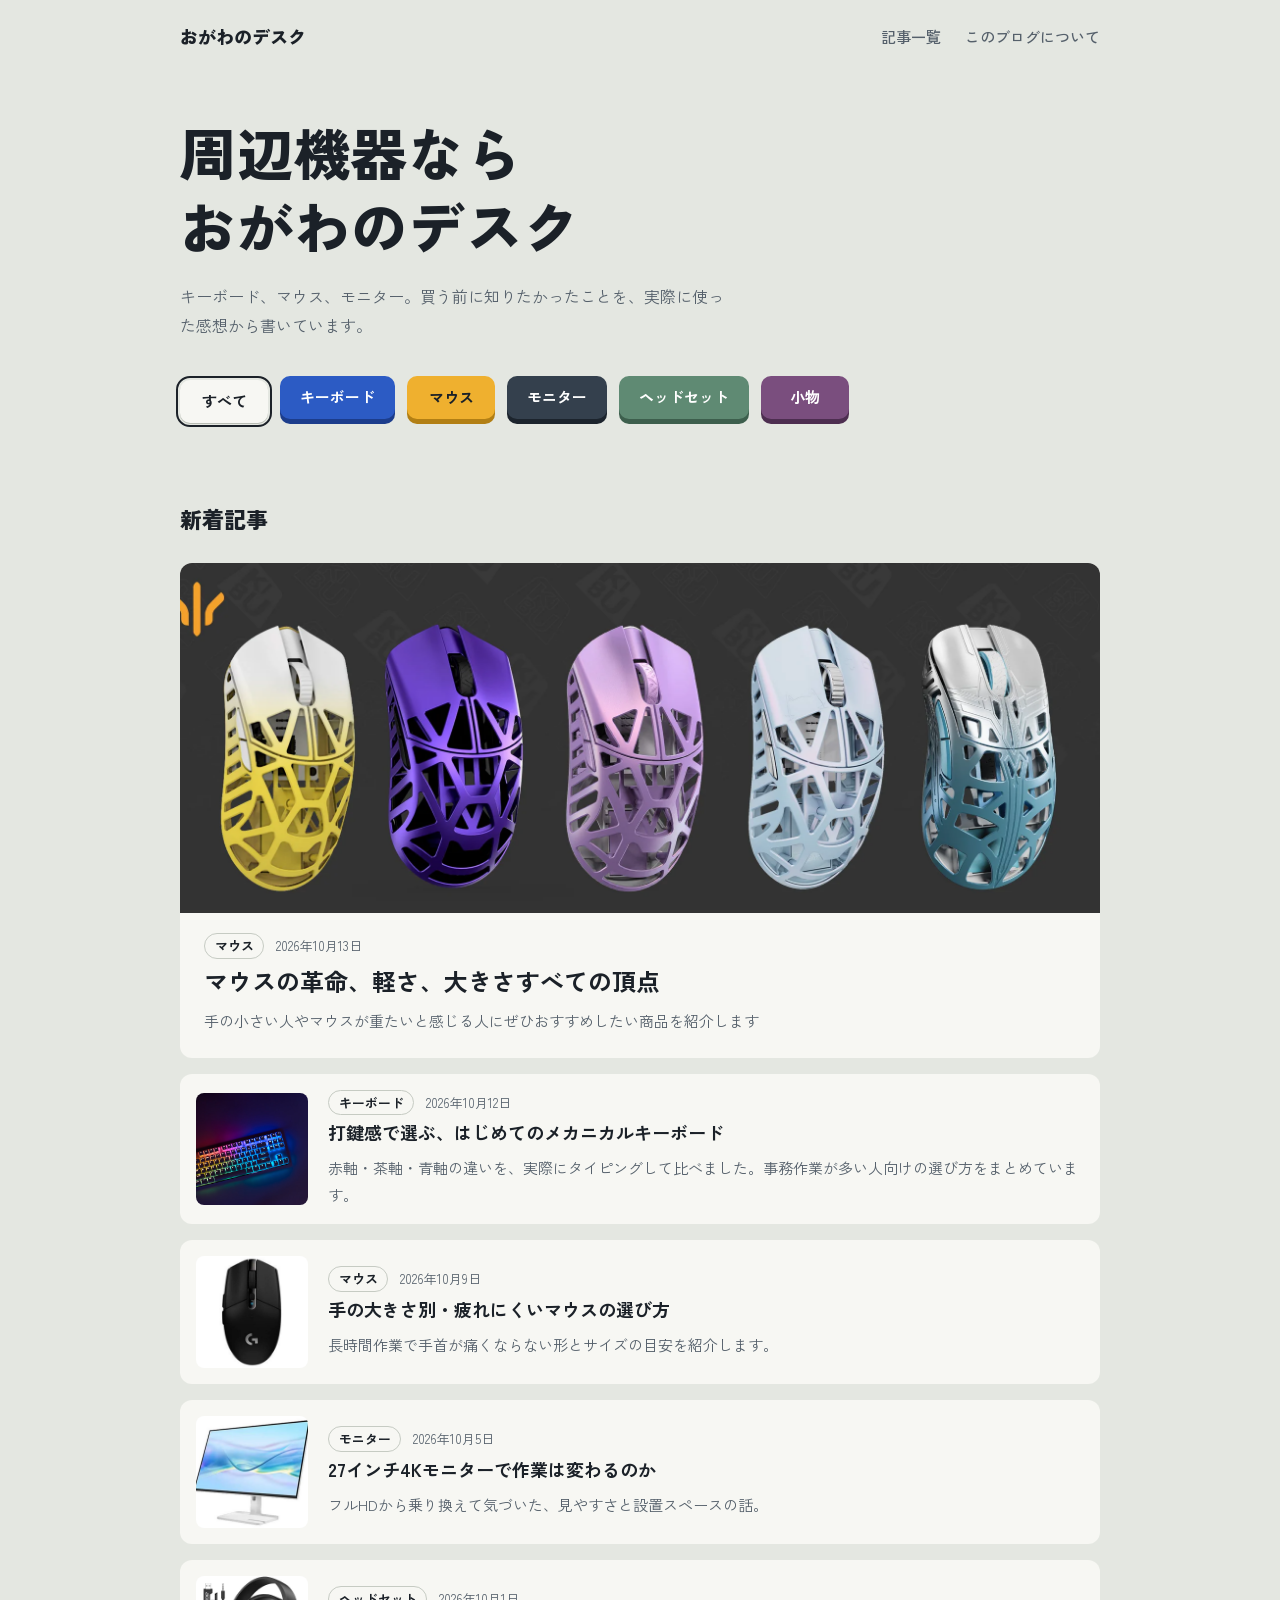
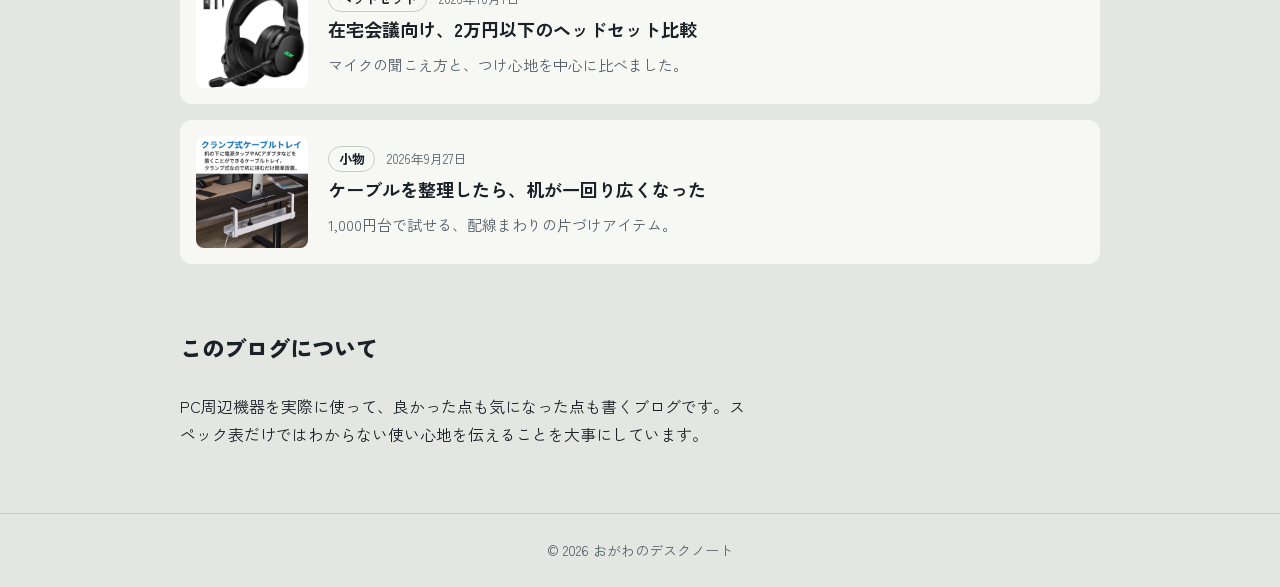
==== public/index.html @ 1a79f135 "ちいかわのデスクノート" ====
<!DOCTYPE html>
<html lang="ja">
<head>
  <meta charset="UTF-8">
  <meta name="viewport" content="width=device-width, initial-scale=1">
  <title>ちいかわのデスクノート | PC周辺機器のレビューと選び方</title>
  <meta name="description" content="キーボード、マウス、モニターなどPC周辺機器を実際に使って書くレビューブログ。">
  <link rel="preconnect" href="https://fonts.googleapis.com">
  <link rel="preconnect" href="https://fonts.gstatic.com" crossorigin>
  <link href="https://fonts.googleapis.com/css2?family=Zen+Kaku+Gothic+New:wght@400;500;700;900&display=swap" rel="stylesheet">
  <link rel="stylesheet" href="style.css">
</head>
<body>

  <header class="site-header">
    <a class="site-name" href="index.html">おがわのデスク</a>
    <nav class="site-nav" aria-label="メインメニュー">
      <a href="#articles">記事一覧</a>
      <a href="#about">このブログについて</a>
    </nav>
  </header>

  <main>
    <!-- ヒーロー：カテゴリをキーキャップ風のボタンで表現 -->
    <section class="hero">
      <h1>周辺機器なら<br>おがわのデスク</h1>
      <p class="hero-lead">キーボード、マウス、モニター。買う前に知りたかったことを、実際に使った感想から書いています。</p>

      <div class="keys" role="group" aria-label="カテゴリで絞り込む">
        <button class="key key-all" type="button" data-filter="all" aria-pressed="true">すべて</button>
        <button class="key key-keyboard" type="button" data-filter="keyboard" aria-pressed="false">キーボード</button>
        <button class="key key-mouse" type="button" data-filter="mouse" aria-pressed="false">マウス</button>
        <button class="key key-monitor" type="button" data-filter="monitor" aria-pressed="false">モニター</button>
        <button class="key key-headset" type="button" data-filter="headset" aria-pressed="false">ヘッドセット</button>
        <button class="key key-gadget" type="button" data-filter="gadget" aria-pressed="false">小物</button>
      </div>
    </section>

    <!-- 記事一覧：新しい記事を足すときは <article> を1つコピーして上に貼る -->
    <section class="articles" id="articles" aria-labelledby="articles-title">
      <h2 id="articles-title">新着記事</h2>

      <div class="post-list">

        <article class="post post-featured" data-category="mouse">
          <a class="post-link" href="posts/minimini.html">
            <div class="thumb thumb-mouse">
                <img src="images/minimini.png" alt="レビューしたマウスの写真">
            </div>
            <div class="post-body">
              <p class="post-meta"><span class="tag">マウス</span><time datetime="2026-10-12">2026年10月13日</time></p>
              <h3>マウスの革命、軽さ、大きさすべての頂点</h3>
              <p class="post-excerpt">手の小さい人やマウスが重たいと感じる人にぜひおすすめしたい商品を紹介します</p>
            </div>
          </a>
        </article>

        <article class="post" data-category="keyboard">
          <a class="post-link" href="posts/keybord-review.html">
            <div class="thumb thumb-keyboard">
                <img src="images/keybord.png" alt="レビューしたメカニカルキーボードの写真">
            </div>
            <div class="post-body">
              <p class="post-meta"><span class="tag">キーボード</span><time datetime="2026-10-12">2026年10月12日</time></p>
              <h3>打鍵感で選ぶ、はじめてのメカニカルキーボード</h3>
              <p class="post-excerpt">赤軸・茶軸・青軸の違いを、実際にタイピングして比べました。事務作業が多い人向けの選び方をまとめています。</p>
            </div>
          </a>
        </article>

        <article class="post" data-category="mouse">
          <a class="post-link" href="#">
            <div class="thumb thumb-mouse">
                <img src="images/mouse.png" alt="レビューしたマウスの写真">
            </div>
            <div class="post-body">
              <p class="post-meta"><span class="tag">マウス</span><time datetime="2026-10-09">2026年10月9日</time></p>
              <h3>手の大きさ別・疲れにくいマウスの選び方</h3>
              <p class="post-excerpt">長時間作業で手首が痛くならない形とサイズの目安を紹介します。</p>
            </div>
          </a>
        </article>

        <article class="post" data-category="monitor">
          <a class="post-link" href="#">
            <div class="thumb thumb-monitor">
                <img src="images/monitor.png" alt="レビューしたモニターの写真">
            </div>
            <div class="post-body">
              <p class="post-meta"><span class="tag">モニター</span><time datetime="2026-10-05">2026年10月5日</time></p>
              <h3>27インチ4Kモニターで作業は変わるのか</h3>
              <p class="post-excerpt">フルHDから乗り換えて気づいた、見やすさと設置スペースの話。</p>
            </div>
          </a>
        </article>

        <article class="post" data-category="headset">
          <a class="post-link" href="#">
            <div class="thumb thumb-headset">
                <img src="images/headset.png" alt="レビューしたヘッドセットの写真">
            </div>
            <div class="post-body">
              <p class="post-meta"><span class="tag">ヘッドセット</span><time datetime="2026-10-01">2026年10月1日</time></p>
              <h3>在宅会議向け、2万円以下のヘッドセット比較</h3>
              <p class="post-excerpt">マイクの聞こえ方と、つけ心地を中心に比べました。</p>
            </div>
          </a>
        </article>

        <article class="post" data-category="gadget">
          <a class="post-link" href="#">
            <div class="thumb thumb-gadget">
                <img src="images/komono.png" alt="レビューした小物の写真">
            </div>
            <div class="post-body">
              <p class="post-meta"><span class="tag">小物</span><time datetime="2026-09-27">2026年9月27日</time></p>
              <h3>ケーブルを整理したら、机が一回り広くなった</h3>
              <p class="post-excerpt">1,000円台で試せる、配線まわりの片づけアイテム。</p>
            </div>
          </a>
        </article>

      </div>

      <p class="empty" id="empty-message" hidden>このカテゴリの記事はまだありません。</p>
    </section>

    <section class="about" id="about" aria-labelledby="about-title">
      <h2 id="about-title">このブログについて</h2>
      <p>PC周辺機器を実際に使って、良かった点も気になった点も書くブログです。スペック表だけではわからない使い心地を伝えることを大事にしています。</p>
    </section>
  </main>

  <footer class="site-footer">
    <p>&copy; 2026 おがわのデスクノート</p>
  </footer>

  <script src="script.js"></script>
</body>
</html>
---- public/style.css ----
/* ===== デザイン設定（色・文字）===== */
:root {
  --mat: #e4e7e1;      /* デスクマットの灰緑 */
  --paper: #f7f7f3;    /* 紙・キーの白 */
  --ink: #1b2128;      /* 文字 */
  --muted: #55606b;    /* 補助文字 */
  --line: #c6cbc3;     /* 区切り線 */
  --blue: #2c5bc4;     /* キーボード */
  --amber: #efb02f;    /* マウス */
  --slate: #34404d;    /* モニター */
  --sage: #5f8a73;     /* ヘッドセット */
  --plum: #7a4e7e;     /* 小物 */

  --font: "Zen Kaku Gothic New", "Hiragino Kaku Gothic ProN", "Yu Gothic", Meiryo, sans-serif;
  --content: 960px;
}

*,
*::before,
*::after {
  box-sizing: border-box;
}

html {
  scroll-behavior: smooth;
}

body {
  margin: 0;
  background: var(--mat);
  color: var(--ink);
  font-family: var(--font);
  font-size: 1rem;
  line-height: 1.8;
}

a {
  color: inherit;
}

:focus-visible {
  outline: 3px solid var(--blue);
  outline-offset: 3px;
}

/* ===== ヘッダー ===== */
.site-header {
  display: flex;
  flex-wrap: wrap;
  align-items: center;
  justify-content: space-between;
  gap: 0.5rem 2rem;
  max-width: var(--content);
  margin: 0 auto;
  padding: 1.25rem 1.25rem 0;
}

.site-name {
  font-size: 1.125rem;
  font-weight: 900;
  text-decoration: none;
}

.site-nav {
  display: flex;
  gap: 1.5rem;
}

.site-nav a {
  font-size: 0.9375rem;
  font-weight: 500;
  text-decoration: none;
  color: var(--muted);
}

.site-nav a:hover {
  color: var(--ink);
  text-decoration: underline;
  text-underline-offset: 4px;
}

/* ===== ヒーロー ===== */
.hero {
  max-width: var(--content);
  margin: 0 auto;
  padding: 4rem 1.25rem 3rem;
}

.hero h1 {
  margin: 0;
  font-size: clamp(2rem, 6vw, 3.5rem);
  font-weight: 900;
  line-height: 1.3;
  letter-spacing: 0.02em;
}


.hero-lead {
  max-width: 34em;
  margin: 1.25rem 0 0;
  color: var(--muted);
}

/* キーキャップ風ボタン */
.keys {
  display: flex;
  flex-wrap: wrap;
  gap: 0.75rem;
  margin-top: 2.25rem;
}

.key {
  --key-color: var(--paper);
  --key-text: var(--ink);
  --key-edge: #b9bdb5;

  min-width: 5.5rem;
  padding: 0.7rem 1.25rem 0.8rem;
  border: 0;
  border-radius: 10px;
  background: var(--key-color);
  color: var(--key-text);
  font: inherit;
  font-size: 0.9375rem;
  font-weight: 700;
  line-height: 1.3;
  cursor: pointer;
  box-shadow: 0 5px 0 var(--key-edge);
  transition: transform 0.08s ease, box-shadow 0.08s ease;
}

.key:hover {
  transform: translateY(-1px);
  box-shadow: 0 6px 0 var(--key-edge);
}

/* 押されている状態：キーが沈む */
.key:active,
.key[aria-pressed="true"] {
  transform: translateY(4px);
  box-shadow: 0 1px 0 var(--key-edge);
}

.key[aria-pressed="true"] {
  outline: 2px solid var(--ink);
  outline-offset: 2px;
}

.key-keyboard { --key-color: var(--blue);  --key-text: #fff; --key-edge: #1c3d8c; }
.key-mouse    { --key-color: var(--amber); --key-text: var(--ink); --key-edge: #b27f14; }
.key-monitor  { --key-color: var(--slate); --key-text: #fff; --key-edge: #1c242d; }
.key-headset  { --key-color: var(--sage);  --key-text: #fff; --key-edge: #3d5f4d; }
.key-gadget   { --key-color: var(--plum);  --key-text: #fff; --key-edge: #4d2e50; }

/* ===== 記事一覧 ===== */
.articles,
.about {
  max-width: var(--content);
  margin: 0 auto;
  padding: 2rem 1.25rem;
}

.articles h2,
.about h2 {
  margin: 0 0 1.5rem;
  font-size: 1.375rem;
  font-weight: 900;
}

.post-list {
  display: grid;
  gap: 1rem;
}

.post {
  background: var(--paper);
  border-radius: 12px;
  overflow: hidden;
}

.post[hidden] {
  display: none;
}

.post-link {
  display: grid;
  grid-template-columns: 7rem 1fr;
  gap: 1.25rem;
  align-items: center;
  padding: 1rem;
  text-decoration: none;
}

.post-link:hover h3 {
  text-decoration: underline;
  text-underline-offset: 4px;
}

/* サムネイル：画像を用意するまでは色と一文字で代用 */
.thumb {
  display: grid;
  place-items: center;
  aspect-ratio: 1;
  border-radius: 8px;
  color: #fff;
  font-size: 2rem;
  font-weight: 900;
}

.thumb-keyboard { background: var(--blue); }
.thumb-mouse    { background: var(--amber); color: var(--ink); }
.thumb-monitor  { background: var(--slate); }
.thumb-headset  { background: var(--sage); }
.thumb-gadget   { background: var(--plum); }

.thumb {
  overflow: hidden;
}

.thumb img {
  display: block;
  width: 100%;
  height: 100%;
  object-fit: cover;
}

.post-meta {
  display: flex;
  flex-wrap: wrap;
  align-items: center;
  gap: 0.25rem 0.75rem;
  margin: 0 0 0.25rem;
  font-size: 0.8125rem;
  color: var(--muted);
}

.tag {
  padding: 0 0.6rem;
  border: 1px solid var(--line);
  border-radius: 999px;
  font-weight: 700;
  color: var(--ink);
}

.post h3 {
  margin: 0;
  font-size: 1.125rem;
  font-weight: 700;
  line-height: 1.5;
}

.post-excerpt {
  margin: 0.5rem 0 0;
  font-size: 0.9375rem;
  color: var(--muted);
}

/* 先頭の記事は大きく見せる */
.post-featured .post-link {
  grid-template-columns: 1fr;
  gap: 0;
  padding: 0;
}

.post-featured .thumb {
  aspect-ratio: 21 / 8;
  border-radius: 0;
  font-size: 4rem;
}

.post-featured .post-body {
  padding: 1.25rem 1.5rem 1.5rem;
}

.post-featured h3 {
  font-size: 1.5rem;
}

.empty {
  padding: 2rem 0;
  color: var(--muted);
}

/* ===== このブログについて ===== */
.about {
  padding-bottom: 4rem;
}

.about p {
  max-width: 36em;
  margin: 0;
}

/* ===== フッター ===== */
.site-footer {
  border-top: 1px solid var(--line);
  padding: 1.5rem 1.25rem;
  text-align: center;
  font-size: 0.875rem;
  color: var(--muted);
}

.site-footer p {
  margin: 0;
}

/* ===== 記事ページ ===== */
.article-page {
  max-width: 42rem;
  margin: 0 auto;
  padding: 3rem 1.25rem 4rem;
}

.article-title {
  margin: 0.5rem 0 0;
  font-size: clamp(1.625rem, 4.5vw, 2.25rem);
  font-weight: 900;
  line-height: 1.4;
}

.article-image {
  margin: 2rem 0 0;
}

.article-image img,
.article-body img {
  display: block;
  max-width: 100%;
  height: auto;
  border-radius: 12px;
}

.article-body {
  margin-top: 2rem;
  font-size: 1.0625rem;
  line-height: 2;
}

.article-body h2 {
  margin: 3rem 0 1rem;
  font-size: 1.375rem;
  font-weight: 900;
  line-height: 1.5;
}

.article-body p {
  margin: 0 0 1.5rem;
}

.article-back {
  margin-top: 3rem;
}

/* ===== スマホ向け ===== */
@media (max-width: 560px) {
  .hero {
    padding-top: 2.5rem;
  }

  .post-link {
    grid-template-columns: 4.5rem 1fr;
    gap: 1rem;
  }

  .thumb {
    font-size: 1.5rem;
  }

  .post-featured .thumb {
    aspect-ratio: 16 / 7;
  }
}

/* 動きを減らす設定の人向け */
@media (prefers-reduced-motion: reduce) {
  html {
    scroll-behavior: auto;
  }

  .key {
    transition: none;
  }
}
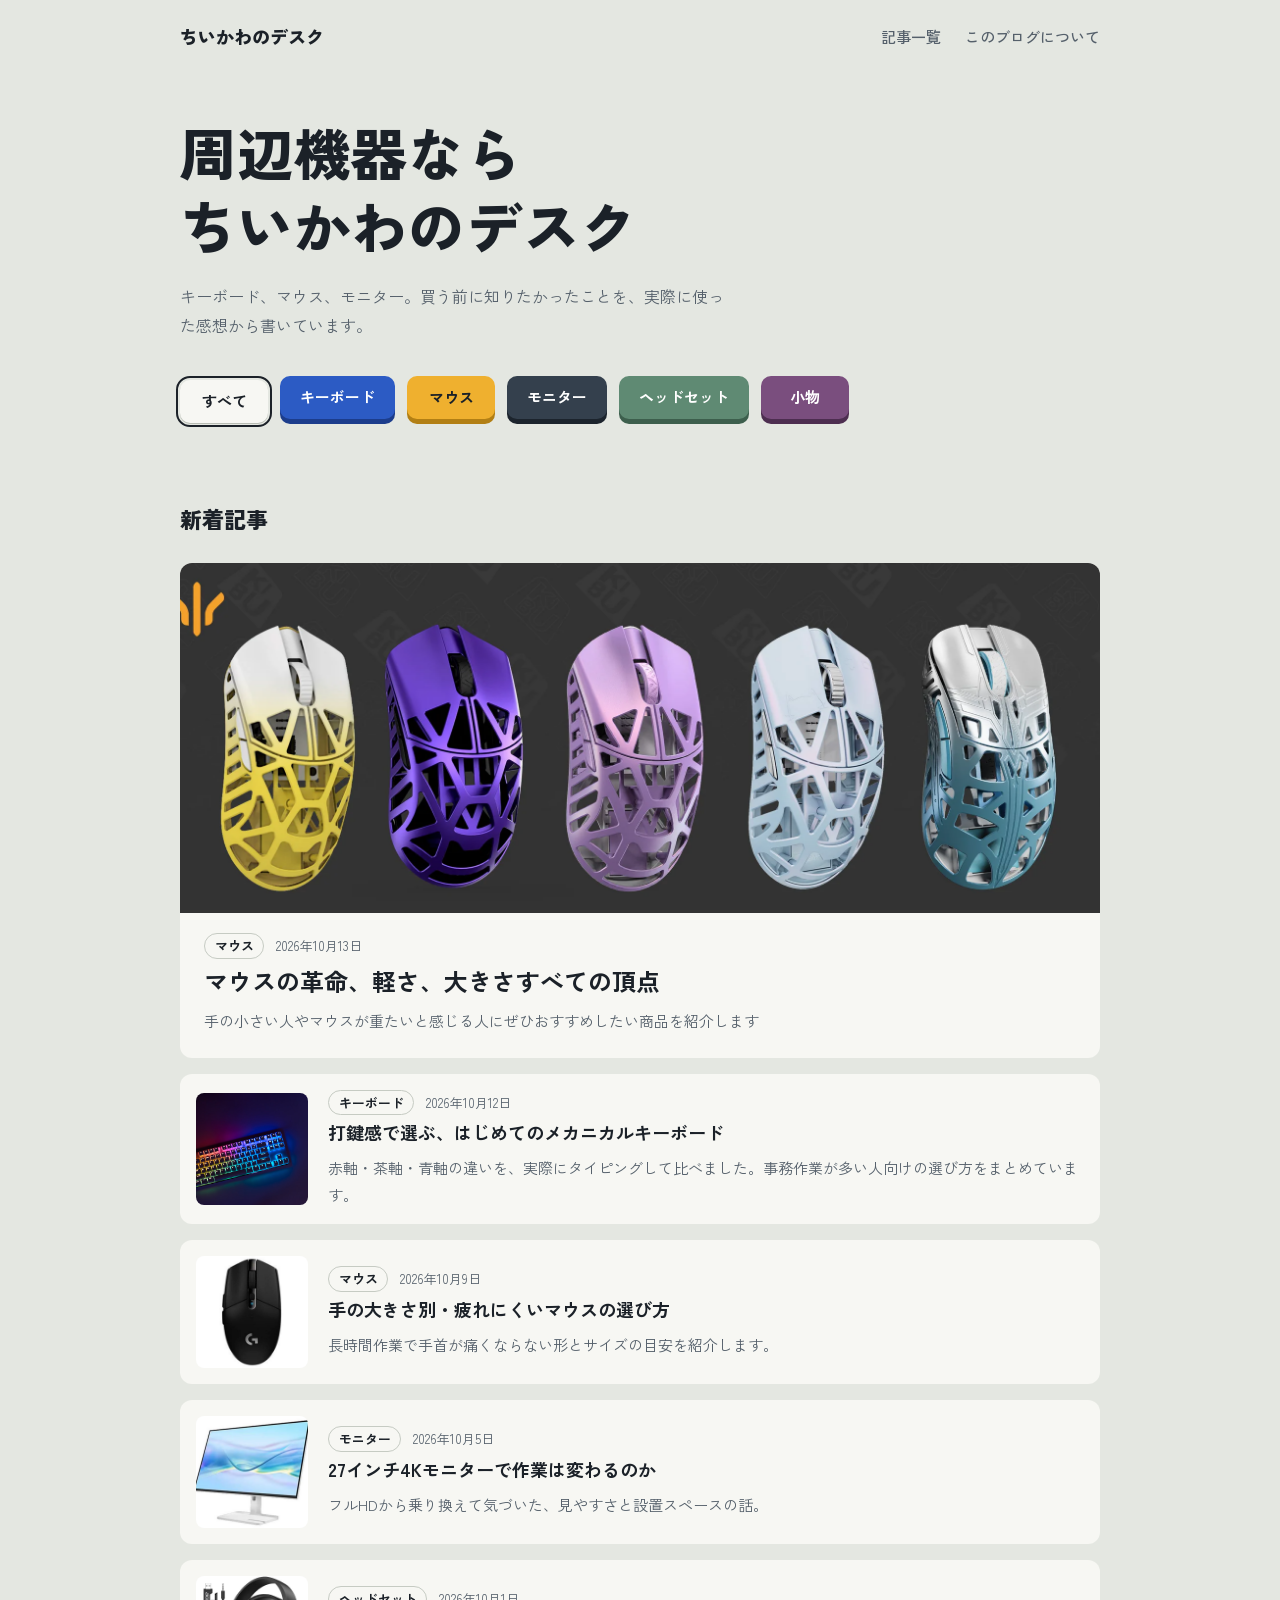
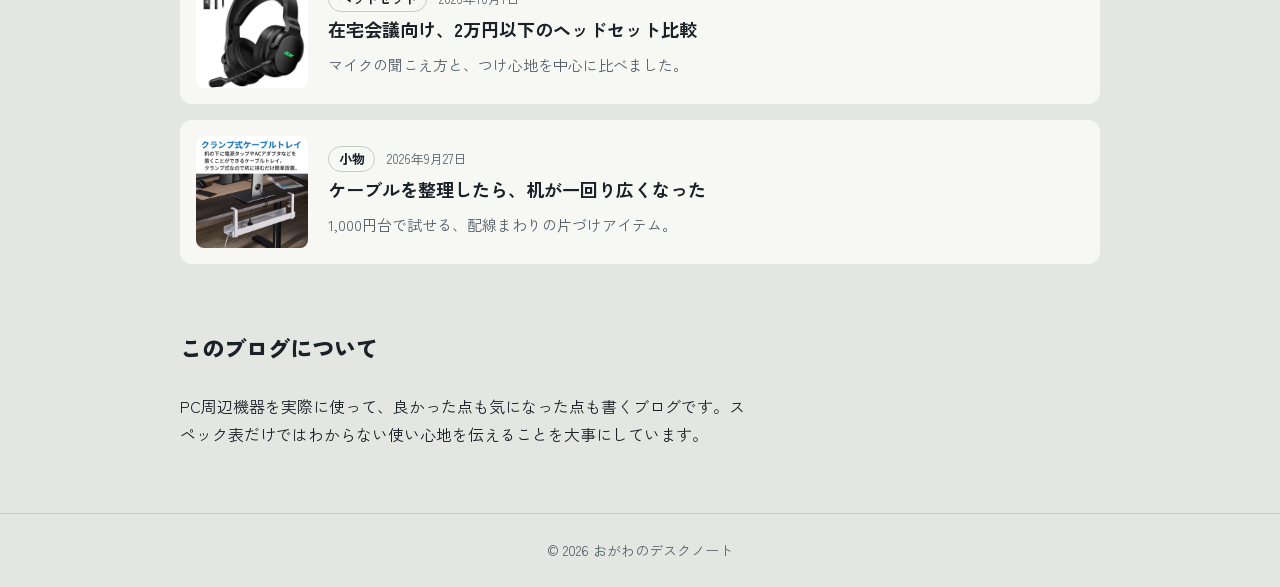
==== commit 3627f331: "ちいかわ" ====
--- a/public/index.html
+++ b/public/index.html
@@ -3,7 +3,7 @@
 <head>
   <meta charset="UTF-8">
   <meta name="viewport" content="width=device-width, initial-scale=1">
-  <title>ちいかわのデスクノート | PC周辺機器のレビューと選び方</title>
+  <title>おがわのデスクノート | PC周辺機器のレビューと選び方</title>
   <meta name="description" content="キーボード、マウス、モニターなどPC周辺機器を実際に使って書くレビューブログ。">
   <link rel="preconnect" href="https://fonts.googleapis.com">
   <link rel="preconnect" href="https://fonts.gstatic.com" crossorigin>
@@ -13,7 +13,7 @@
 <body>
 
   <header class="site-header">
-    <a class="site-name" href="index.html">おがわのデスク</a>
+    <a class="site-name" href="index.html">ちいかわのデスク</a>
     <nav class="site-nav" aria-label="メインメニュー">
       <a href="#articles">記事一覧</a>
       <a href="#about">このブログについて</a>
@@ -23,7 +23,7 @@
   <main>
     <!-- ヒーロー：カテゴリをキーキャップ風のボタンで表現 -->
     <section class="hero">
-      <h1>周辺機器なら<br>おがわのデスク</h1>
+      <h1>周辺機器なら<br>ちいかわのデスク</h1>
       <p class="hero-lead">キーボード、マウス、モニター。買う前に知りたかったことを、実際に使った感想から書いています。</p>
 
       <div class="keys" role="group" aria-label="カテゴリで絞り込む">
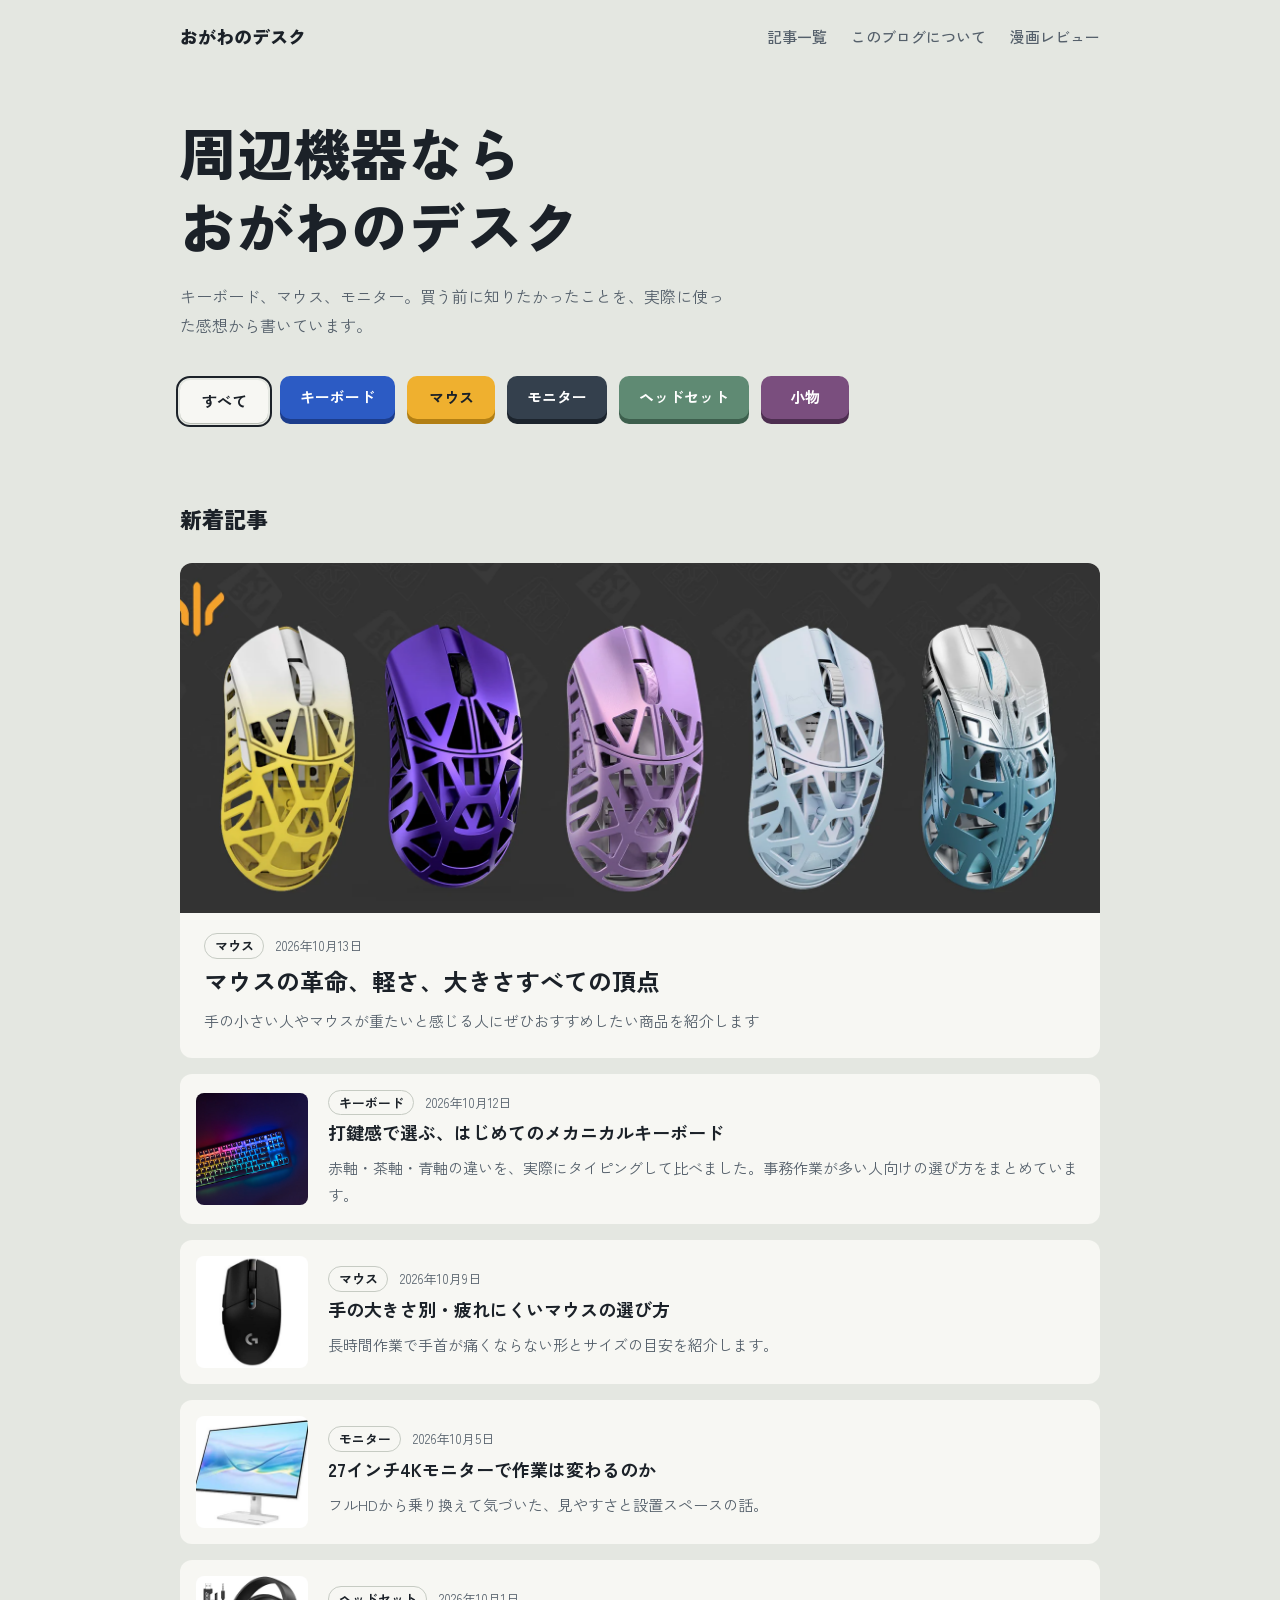
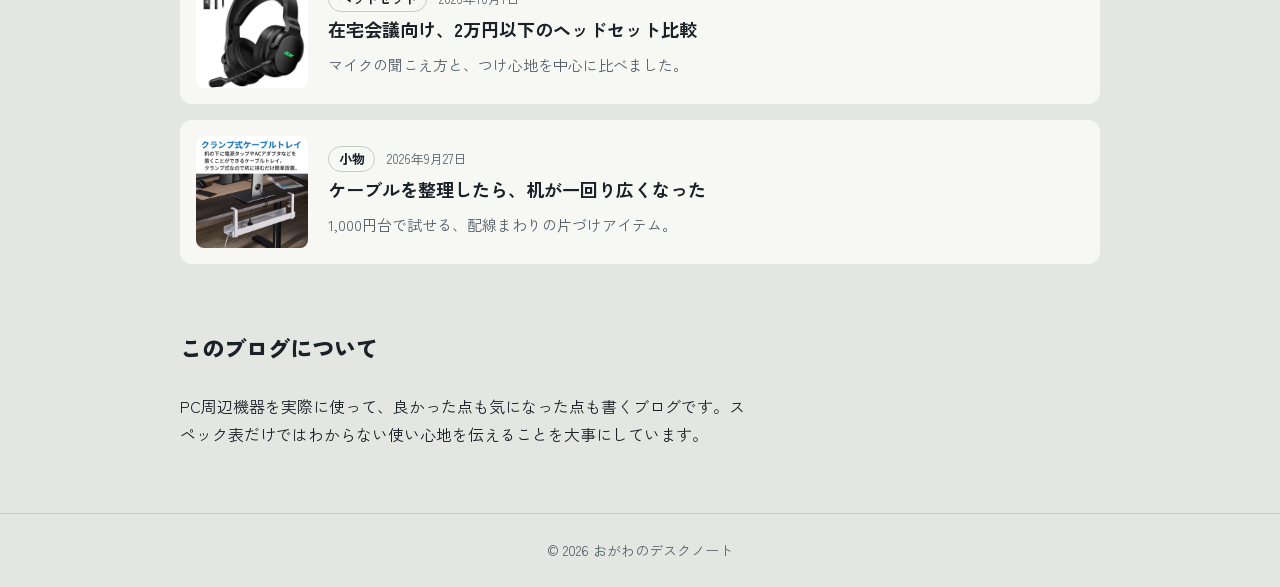
==== commit e8b8f0f2: "トップにレビューページ追加" ====
--- a/public/index.html
+++ b/public/index.html
@@ -3,7 +3,7 @@
 <head>
   <meta charset="UTF-8">
   <meta name="viewport" content="width=device-width, initial-scale=1">
-  <title>おがわのデスクノート | PC周辺機器のレビューと選び方</title>
+  <title>ちいかわのデスクノート | PC周辺機器のレビューと選び方</title>
   <meta name="description" content="キーボード、マウス、モニターなどPC周辺機器を実際に使って書くレビューブログ。">
   <link rel="preconnect" href="https://fonts.googleapis.com">
   <link rel="preconnect" href="https://fonts.gstatic.com" crossorigin>
@@ -13,17 +13,18 @@
 <body>
 
   <header class="site-header">
-    <a class="site-name" href="index.html">ちいかわのデスク</a>
+    <a class="site-name" href="index.html">おがわのデスク</a>
     <nav class="site-nav" aria-label="メインメニュー">
       <a href="#articles">記事一覧</a>
       <a href="#about">このブログについて</a>
+      <a href="reviews.html">漫画レビュー</a>
     </nav>
   </header>
 
   <main>
     <!-- ヒーロー：カテゴリをキーキャップ風のボタンで表現 -->
     <section class="hero">
-      <h1>周辺機器なら<br>ちいかわのデスク</h1>
+      <h1>周辺機器なら<br>おがわのデスク</h1>
       <p class="hero-lead">キーボード、マウス、モニター。買う前に知りたかったことを、実際に使った感想から書いています。</p>
 
       <div class="keys" role="group" aria-label="カテゴリで絞り込む">
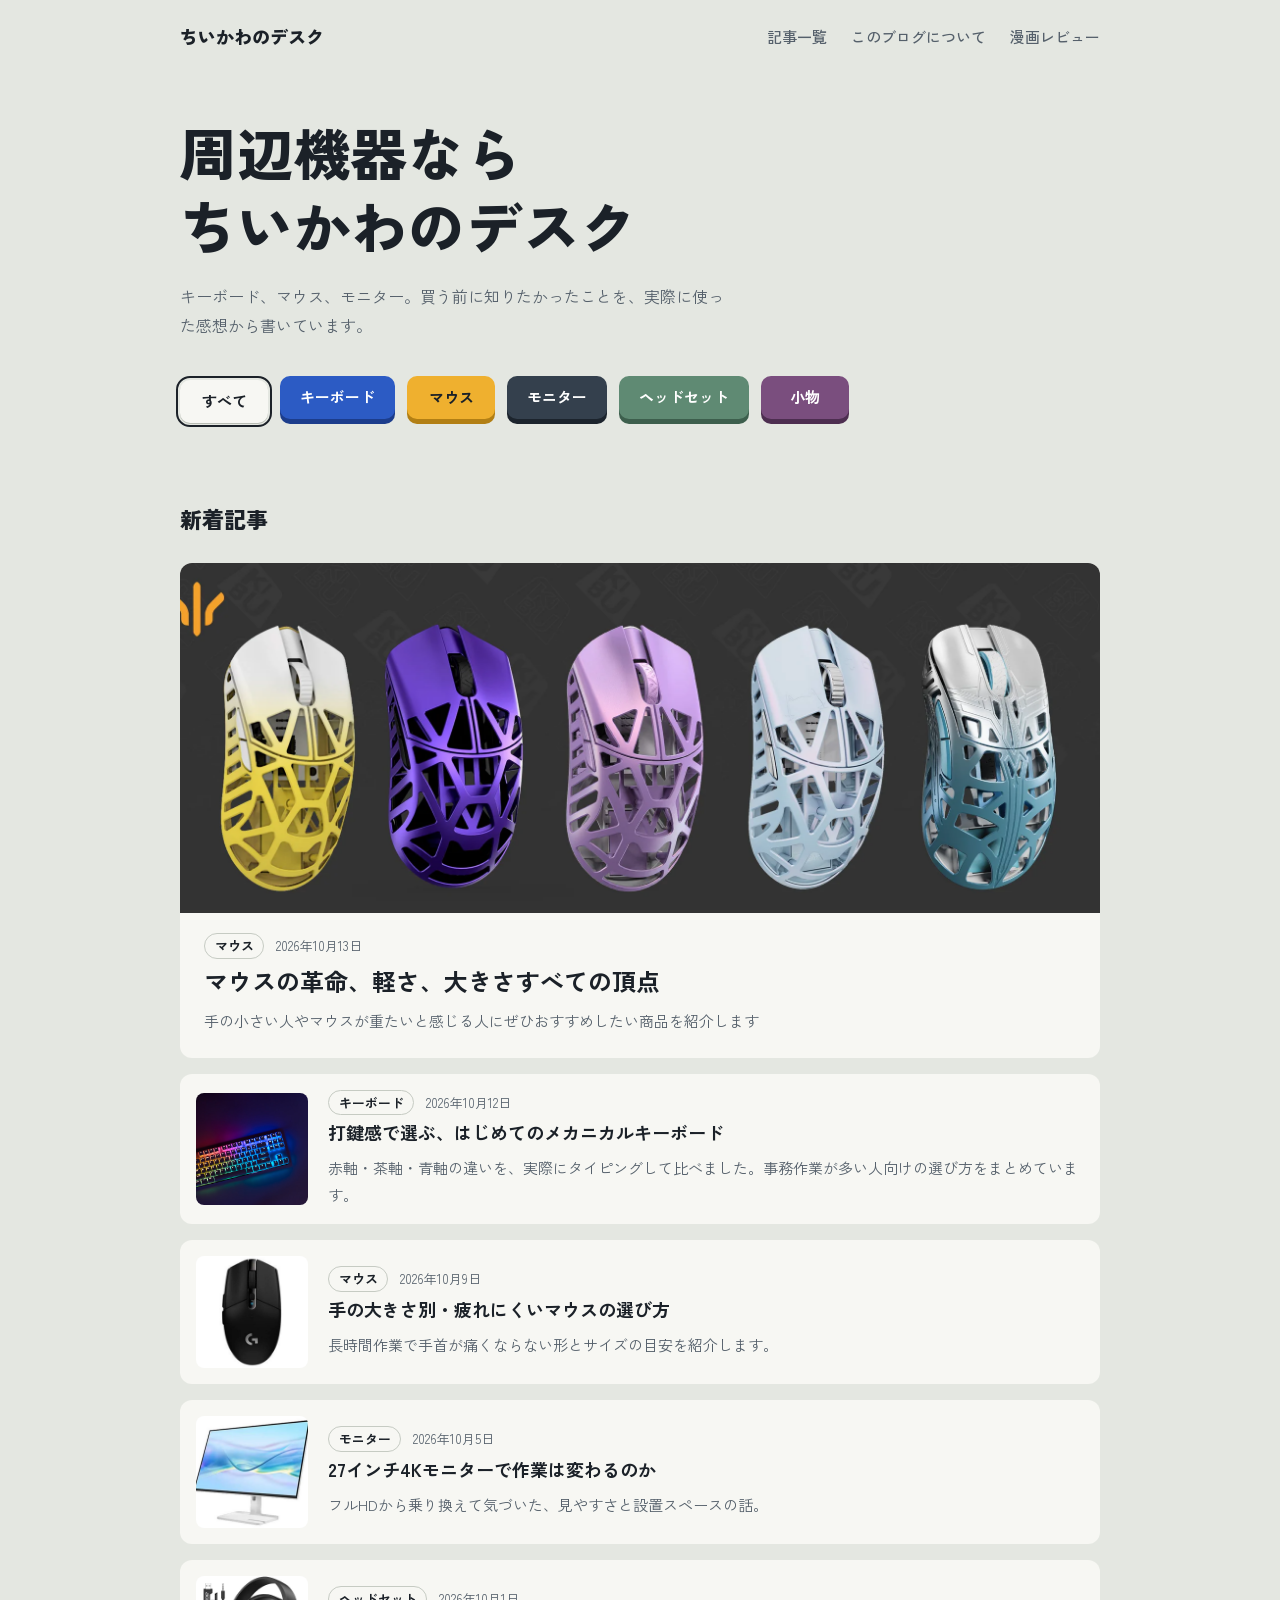
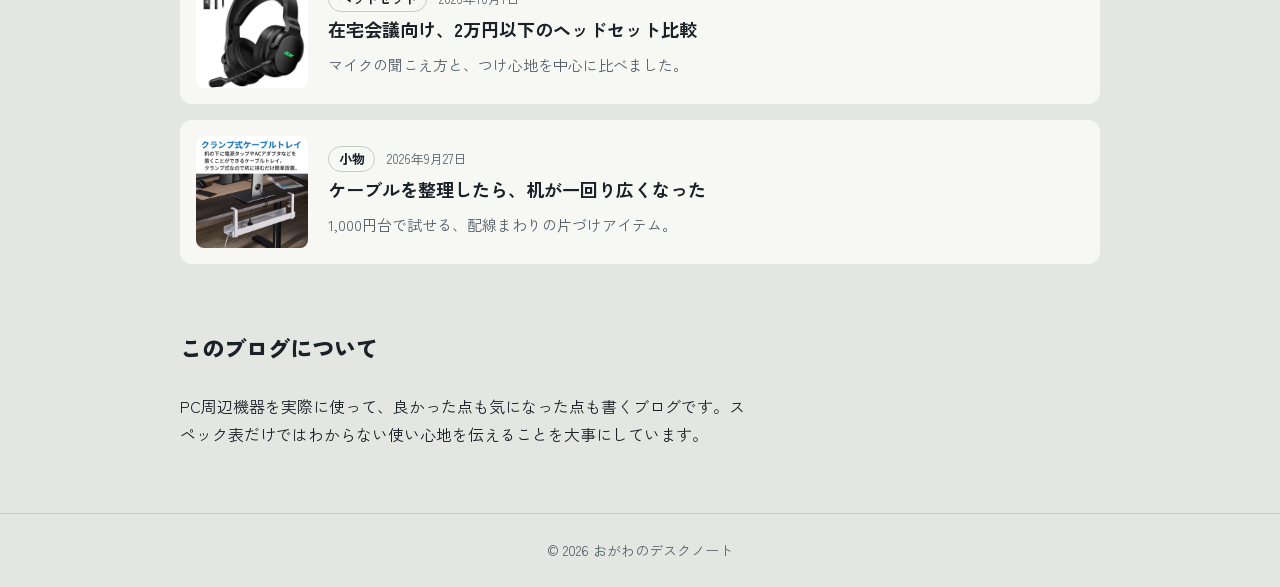
==== commit 816a6362: "Merge pull request #7 from pumya-tikawa/eda1 トップにレビューページ追加" ====
--- a/public/index.html
+++ b/public/index.html
@@ -13,7 +13,7 @@
 <body>
 
   <header class="site-header">
-    <a class="site-name" href="index.html">おがわのデスク</a>
+    <a class="site-name" href="index.html">ちいかわのデスク</a>
     <nav class="site-nav" aria-label="メインメニュー">
       <a href="#articles">記事一覧</a>
       <a href="#about">このブログについて</a>
@@ -24,7 +24,7 @@
   <main>
     <!-- ヒーロー：カテゴリをキーキャップ風のボタンで表現 -->
     <section class="hero">
-      <h1>周辺機器なら<br>おがわのデスク</h1>
+      <h1>周辺機器なら<br>ちいかわのデスク</h1>
       <p class="hero-lead">キーボード、マウス、モニター。買う前に知りたかったことを、実際に使った感想から書いています。</p>
 
       <div class="keys" role="group" aria-label="カテゴリで絞り込む">
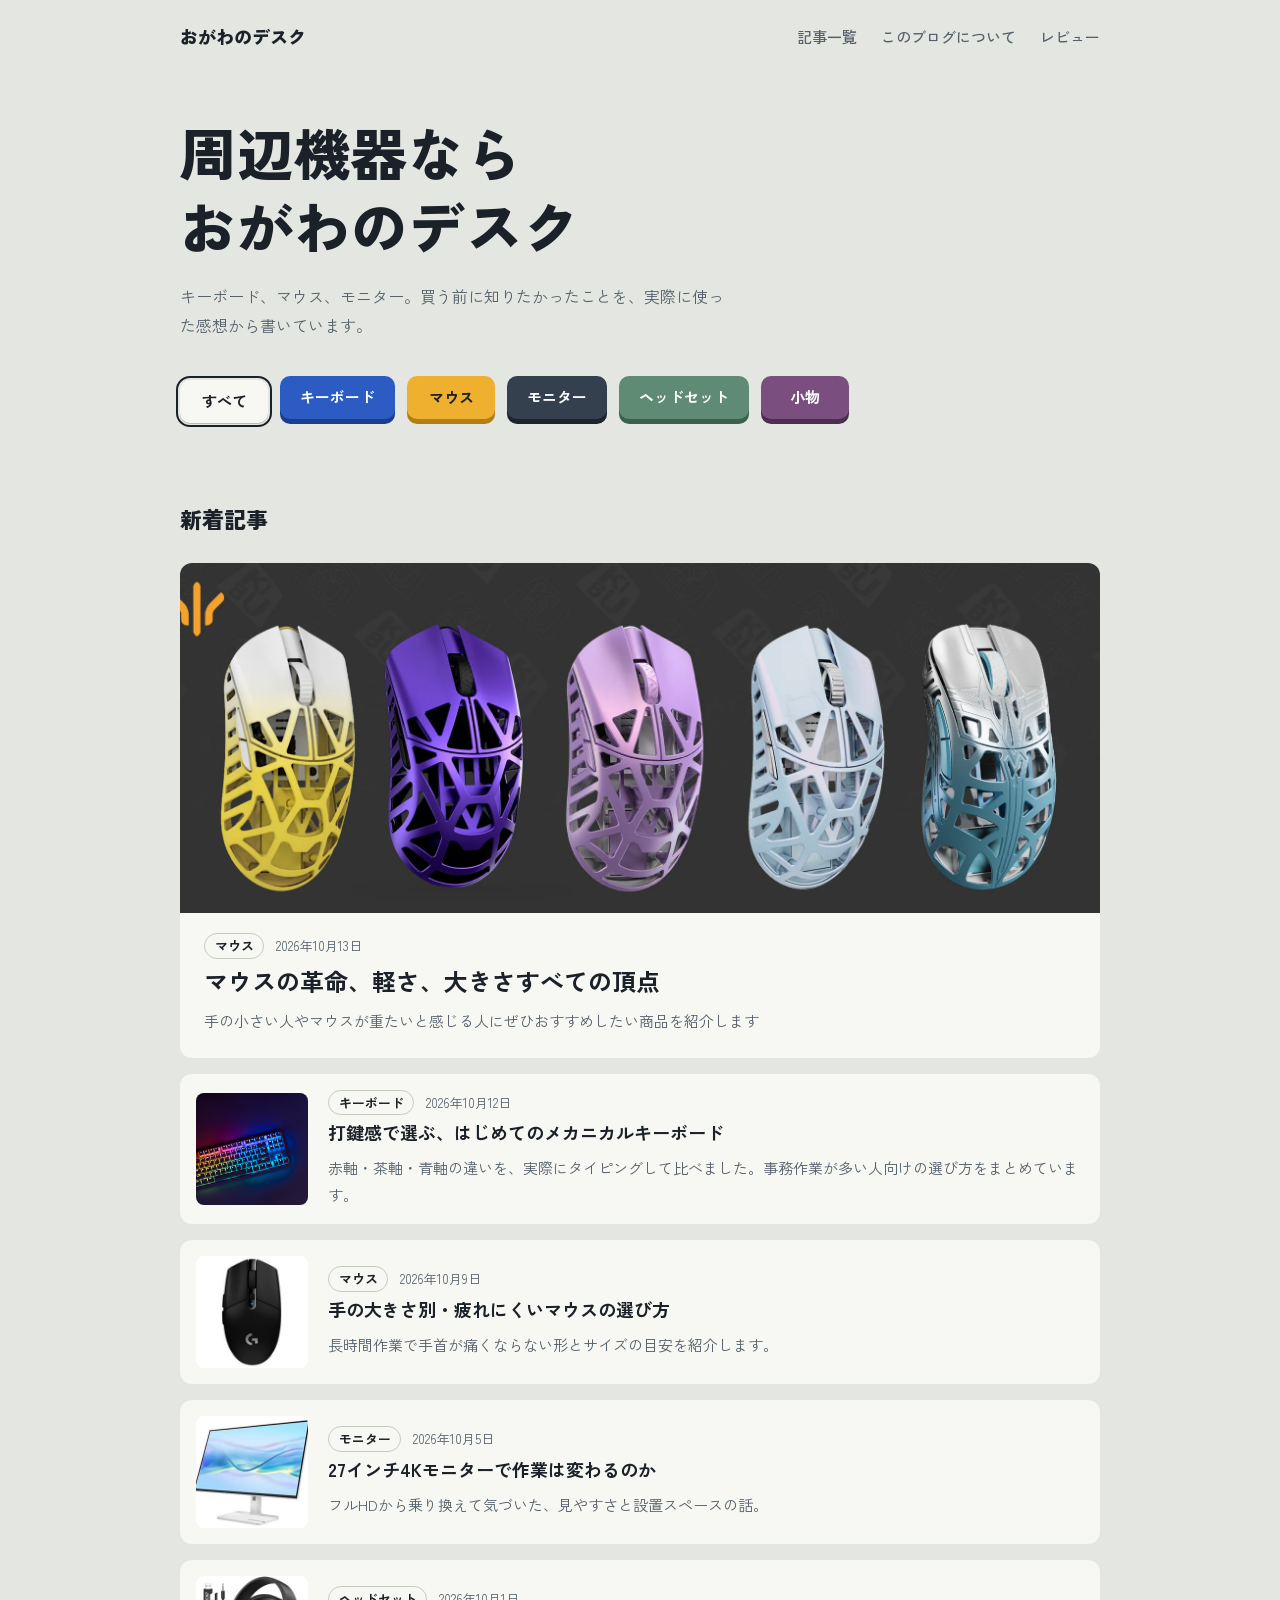
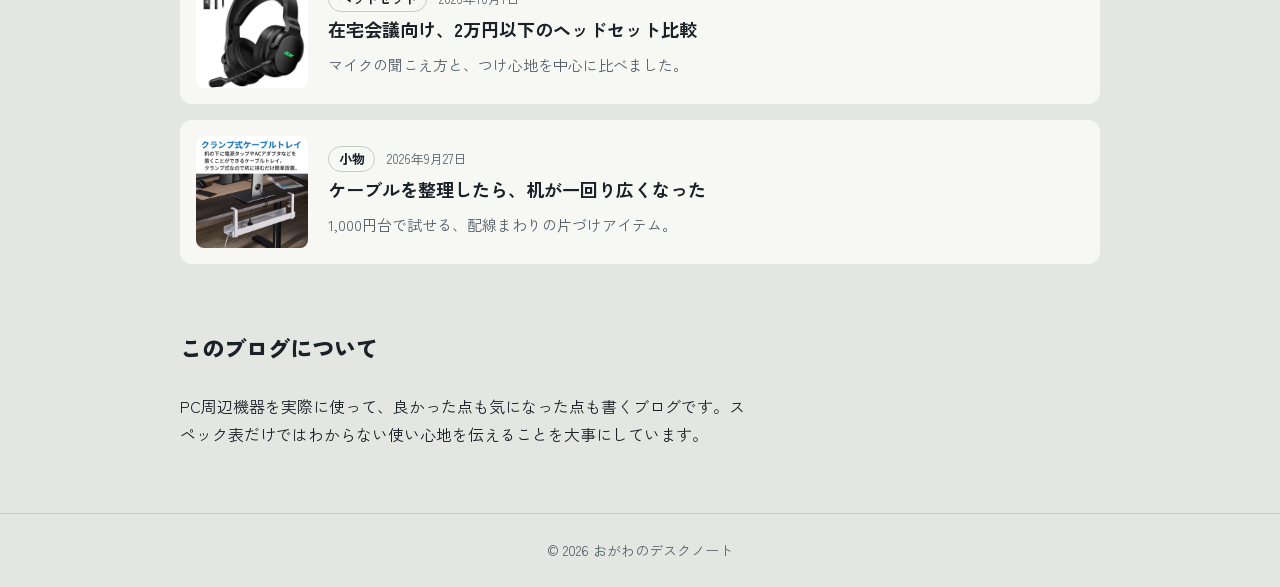
==== commit 5cf37141: "デバイス名に変更" ====
--- a/public/index.html
+++ b/public/index.html
@@ -13,18 +13,18 @@
 <body>
 
   <header class="site-header">
-    <a class="site-name" href="index.html">ちいかわのデスク</a>
+    <a class="site-name" href="index.html">おがわのデスク</a>
     <nav class="site-nav" aria-label="メインメニュー">
       <a href="#articles">記事一覧</a>
       <a href="#about">このブログについて</a>
-      <a href="reviews.html">漫画レビュー</a>
+      <a href="reviews.html">レビュー</a>
     </nav>
   </header>
 
   <main>
     <!-- ヒーロー：カテゴリをキーキャップ風のボタンで表現 -->
     <section class="hero">
-      <h1>周辺機器なら<br>ちいかわのデスク</h1>
+      <h1>周辺機器なら<br>おがわのデスク</h1>
       <p class="hero-lead">キーボード、マウス、モニター。買う前に知りたかったことを、実際に使った感想から書いています。</p>
 
       <div class="keys" role="group" aria-label="カテゴリで絞り込む">
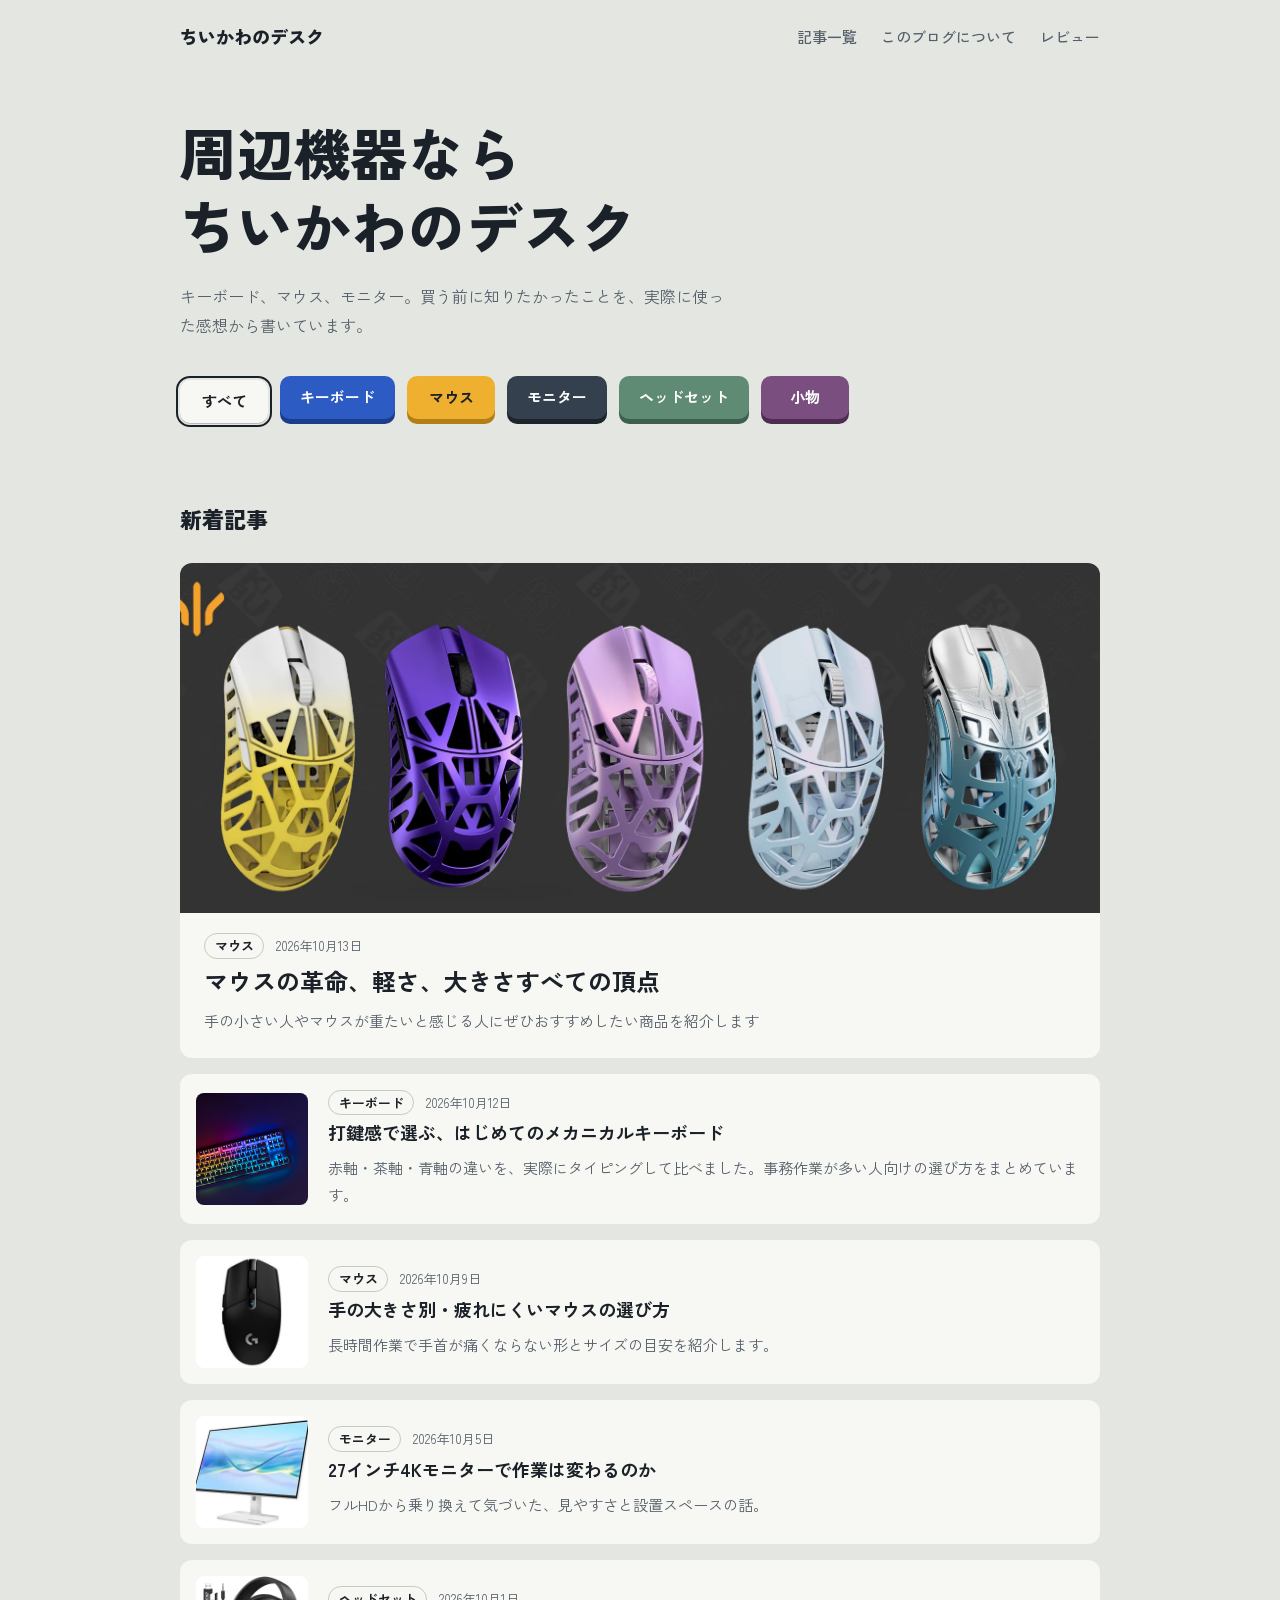
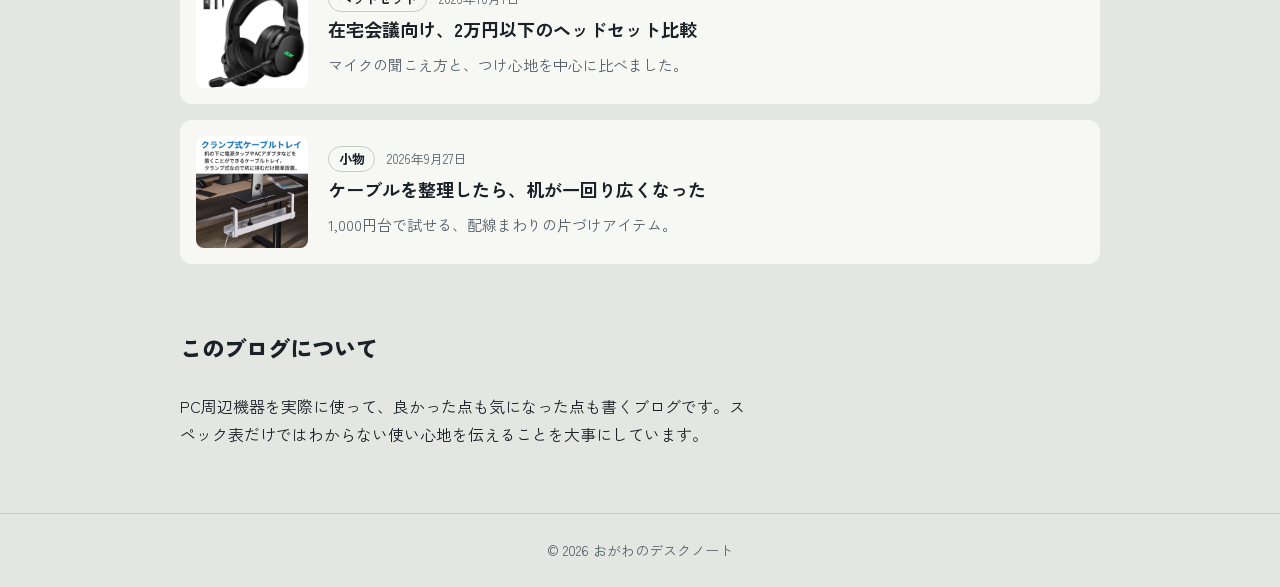
==== commit f952f942: "Merge pull request #8 from pumya-tikawa/eda1 デバイス名に変更" ====
--- a/public/index.html
+++ b/public/index.html
@@ -13,7 +13,7 @@
 <body>
 
   <header class="site-header">
-    <a class="site-name" href="index.html">おがわのデスク</a>
+    <a class="site-name" href="index.html">ちいかわのデスク</a>
     <nav class="site-nav" aria-label="メインメニュー">
       <a href="#articles">記事一覧</a>
       <a href="#about">このブログについて</a>
@@ -24,7 +24,7 @@
   <main>
     <!-- ヒーロー：カテゴリをキーキャップ風のボタンで表現 -->
     <section class="hero">
-      <h1>周辺機器なら<br>おがわのデスク</h1>
+      <h1>周辺機器なら<br>ちいかわのデスク</h1>
       <p class="hero-lead">キーボード、マウス、モニター。買う前に知りたかったことを、実際に使った感想から書いています。</p>
 
       <div class="keys" role="group" aria-label="カテゴリで絞り込む">
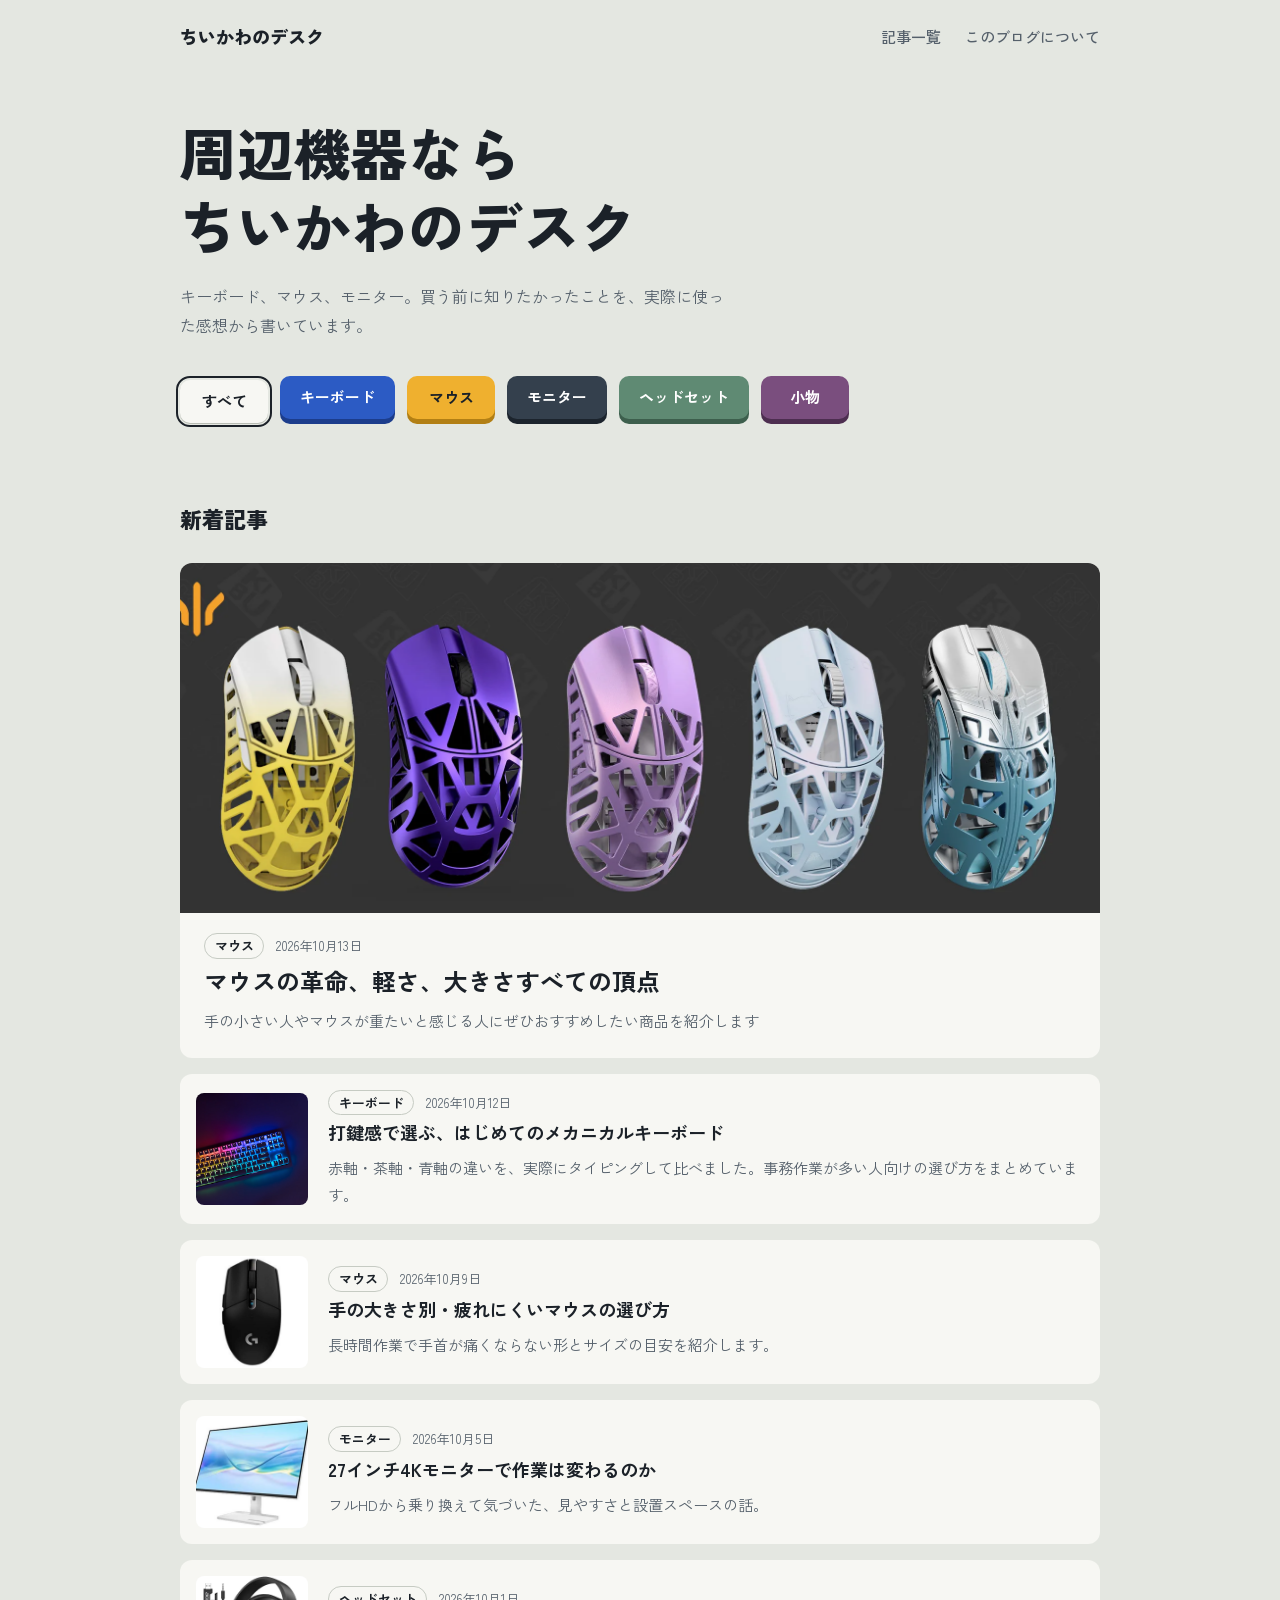
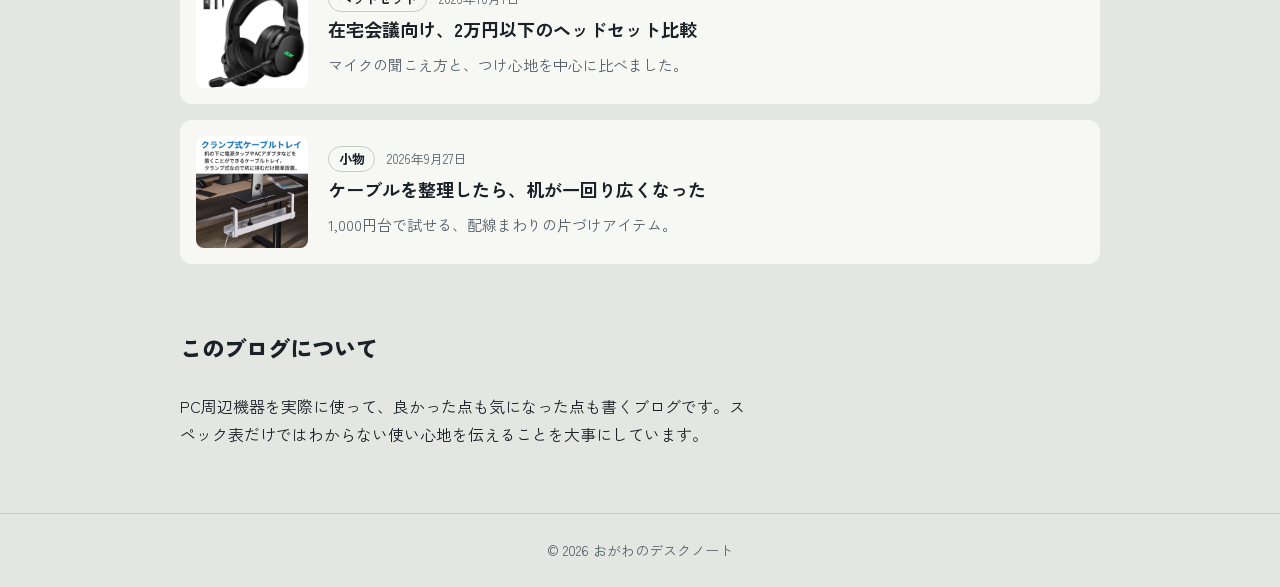
==== commit 50a73eb9: "backend編集、各記事にコメント追加機能" ====
--- a/public/index.html
+++ b/public/index.html
@@ -17,7 +17,6 @@
     <nav class="site-nav" aria-label="メインメニュー">
       <a href="#articles">記事一覧</a>
       <a href="#about">このブログについて</a>
-      <a href="reviews.html">レビュー</a>
     </nav>
   </header>
 
